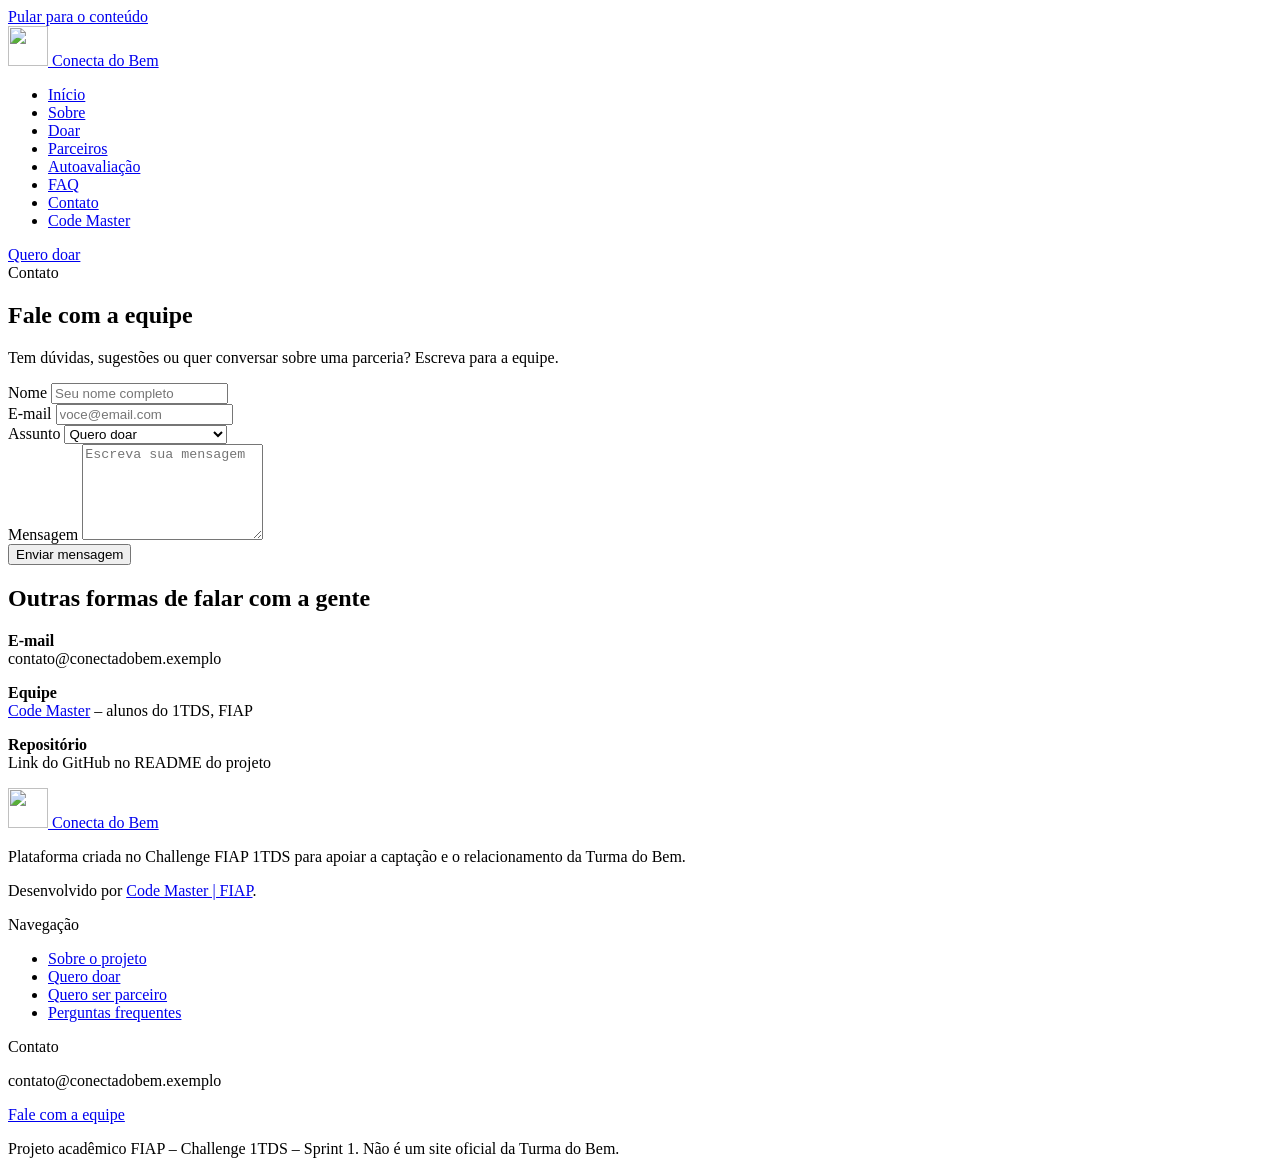
==== pages/contato.html @ f769ee1c "adicionando, faq, doar, contato, autoavaliacao" ====
<!DOCTYPE html>
<html lang="pt-BR">

<head>
    <meta charset="UTF-8">
    <meta name="viewport" content="width=device-width, initial-scale=1.0">
    <meta name="description"
        content="Conecta do Bem: plataforma para centralizar doadores e parceiros da Turma do Bem.">
    <title>Contato | Conecta do Bem</title>
    <link rel="icon" type="image/svg+xml" href="../img/logo.svg">
    <link rel="stylesheet" href="../css/style.css">
</head>

<body>
    <a class="pular-conteudo" href="#conteudo">Pular para o conteúdo</a>

    <!-- Cabeçalho padrão (igual em todas as páginas) -->
    <header class="site-header">
        <div class="container header-inner">
            <a class="logo" href="../index.html">
                <img src="../img/logo.svg" alt="" width="40" height="40">
                <span>Conecta do Bem</span>
            </a>
            <nav aria-label="Menu principal">
                <ul class="menu">
                    <li><a href="../index.html">Início</a></li>
                    <li><a href="sobre.html">Sobre</a></li>
                    <li><a href="doar.html">Doar</a></li>
                    <li><a href="parceiros.html">Parceiros</a></li>
                    <li><a href="autoavaliacao.html">Autoavaliação</a></li>
                    <li><a href="faq.html">FAQ</a></li>
                    <li><a href="contato.html" class="ativo" aria-current="page">Contato</a></li>
                    <li><a href="integrantes.html">Code Master</a></li>
                </ul>
            </nav>
            <a class="btn btn-primary header-cta" href="doar.html">Quero doar</a>
        </div>
    </header>

    <!-- Conteúdo principal -->
    <main id="conteudo">

        <section class="page-titulo">
            <div class="container">
                <span class="sobretitulo">Contato</span>
                <h1>Fale com a equipe</h1>
                <p class="lead">Tem dúvidas, sugestões ou quer conversar sobre uma parceria? Escreva para a equipe.</p>
            </div>
        </section>

        <section class="secao">
            <div class="container grid grid-2">
                <!-- Formulário (visual, sem envio real nesta sprint) -->
                <form class="form-contato" action="#" method="get">
                    <div class="campo">
                        <label for="contato-nome">Nome</label>
                        <input type="text" id="contato-nome" name="nome" placeholder="Seu nome completo">
                    </div>
                    <div class="campo">
                        <label for="contato-email">E-mail</label>
                        <input type="email" id="contato-email" name="email" placeholder="voce@email.com">
                    </div>
                    <div class="campo">
                        <label for="contato-assunto">Assunto</label>
                        <select id="contato-assunto" name="assunto">
                            <option>Quero doar</option>
                            <option>Quero ser parceiro</option>
                            <option>Dúvidas sobre o projeto</option>
                            <option>Outro assunto</option>
                        </select>
                    </div>
                    <div class="campo">
                        <label for="contato-mensagem">Mensagem</label>
                        <textarea id="contato-mensagem" name="mensagem" rows="6"
                            placeholder="Escreva sua mensagem"></textarea>
                    </div>
                    <button class="btn btn-primary" type="submit">Enviar mensagem</button>
                </form>

                <!-- Informações de contato -->
                <aside class="card info-contato">
                    <h2>Outras formas de falar com a gente</h2>
                    <p><strong>E-mail</strong><br>contato@conectadobem.exemplo</p>
                    <p><strong>Equipe</strong><br><a href="integrantes.html">Code Master</a> – alunos do 1TDS, FIAP</p>
                    <p><strong>Repositório</strong><br>Link do GitHub no README do projeto</p>
                </aside>
            </div>
        </section>

    </main>

    <!-- Rodapé padrão (igual em todas as páginas) -->
    <footer class="site-footer">
        <div class="container footer-inner">
            <div class="footer-marca">
                <a class="logo" href="../index.html">
                    <img src="../img/logo.svg" alt="" width="40" height="40">
                    <span>Conecta do Bem</span>
                </a>
                <p>Plataforma criada no Challenge FIAP 1TDS para apoiar a captação e o relacionamento da Turma do Bem.
                </p>
                <p>Desenvolvido por <a href="integrantes.html">Code Master | FIAP</a>.</p>
            </div>
            <div>
                <p class="footer-titulo">Navegação</p>
                <ul class="footer-links">
                    <li><a href="sobre.html">Sobre o projeto</a></li>
                    <li><a href="doar.html">Quero doar</a></li>
                    <li><a href="parceiros.html">Quero ser parceiro</a></li>
                    <li><a href="faq.html">Perguntas frequentes</a></li>
                </ul>
            </div>
            <div>
                <p class="footer-titulo">Contato</p>
                <p>contato@conectadobem.exemplo</p>
                <p><a href="contato.html">Fale com a equipe</a></p>
            </div>
        </div>
        <p class="footer-copy">Projeto acadêmico FIAP – Challenge 1TDS – Sprint 1. Não é um site oficial da Turma do
            Bem.</p>
    </footer>
</body>

</html>
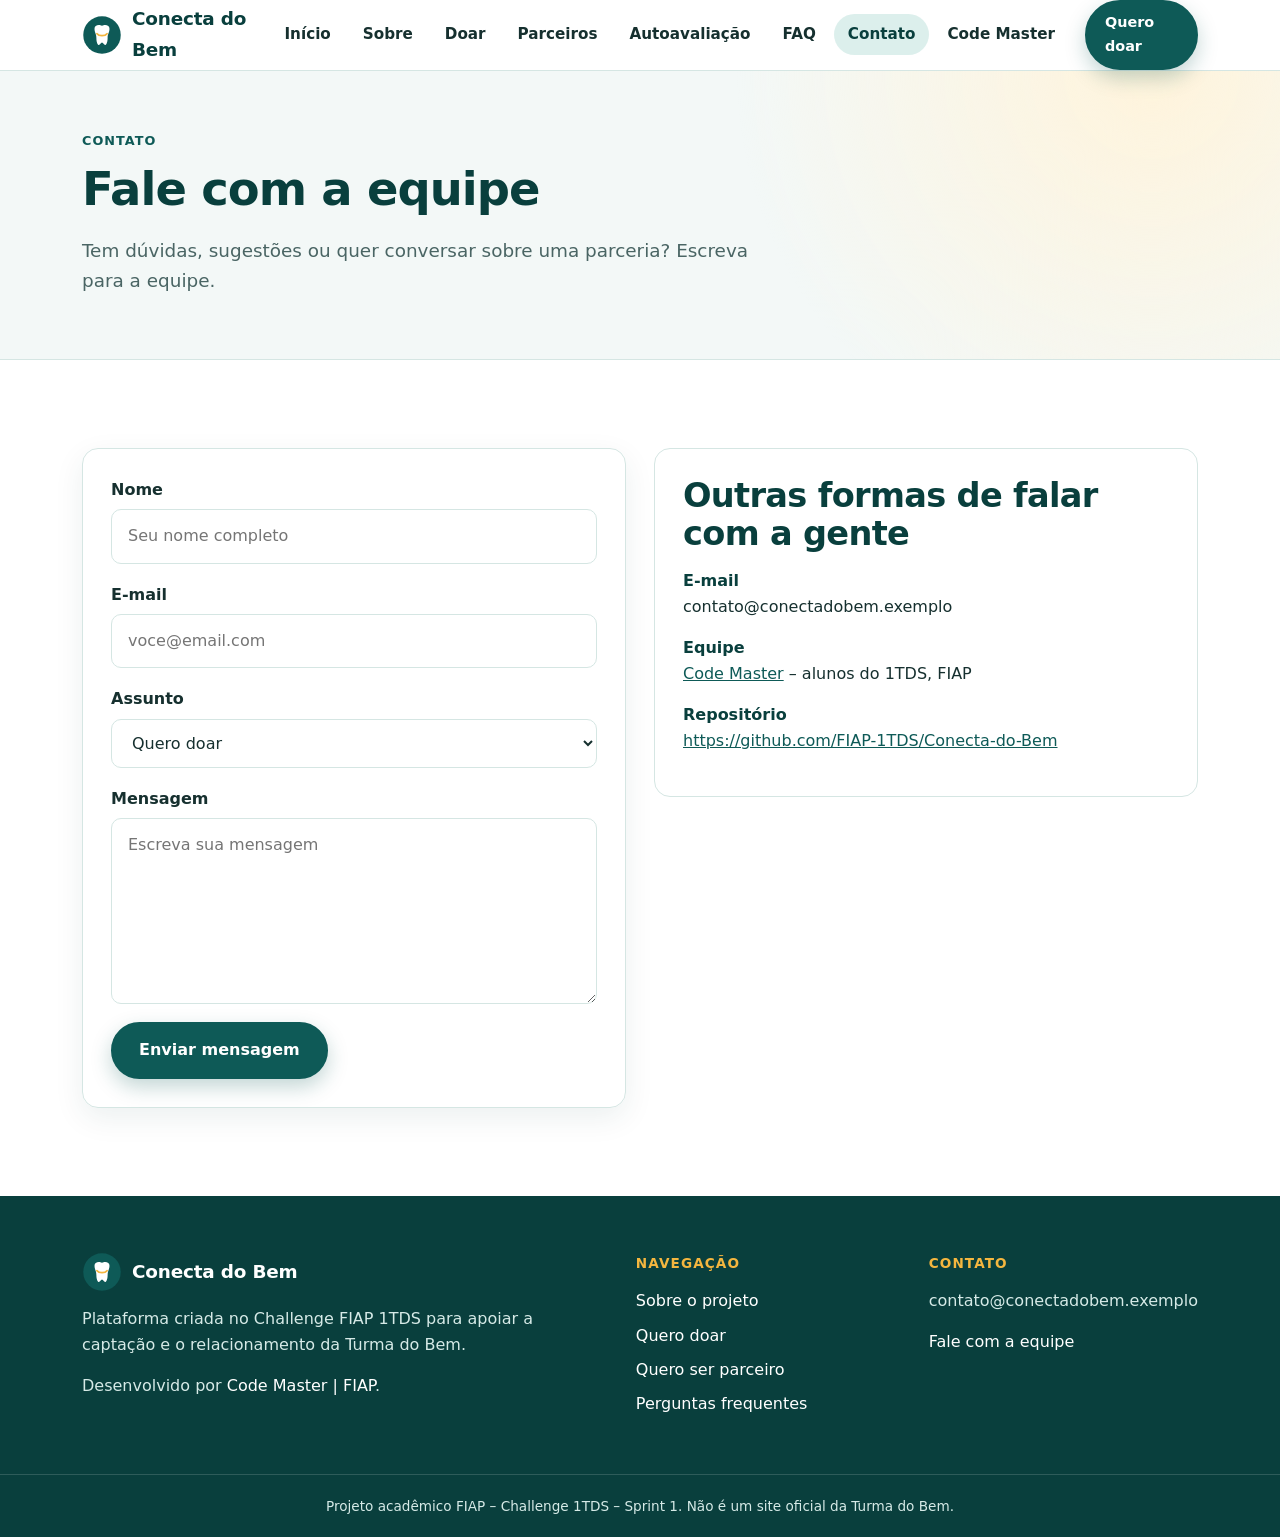
==== commit 704bc2ba: "Adicicionando os prints, arrumando e finalizando site" ====
--- a/pages/contato.html
+++ b/pages/contato.html
@@ -82,7 +82,7 @@
                     <h2>Outras formas de falar com a gente</h2>
                     <p><strong>E-mail</strong><br>contato@conectadobem.exemplo</p>
                     <p><strong>Equipe</strong><br><a href="integrantes.html">Code Master</a> – alunos do 1TDS, FIAP</p>
-                    <p><strong>Repositório</strong><br>Link do GitHub no README do projeto</p>
+                    <p><strong>Repositório</strong><br><a href="https://github.com/policarpogustavo/Conecta_do_Bem_Challenge" target="_blank" rel="noopener noreferrer">https://github.com/FIAP-1TDS/Conecta-do-Bem</a></p>
                 </aside>
             </div>
         </section>
--- a/css/style.css
+++ b/css/style.css
@@ -0,0 +1,1807 @@
+/* ==========================================================
+  Conecta do Bem – Code Master | Challenge FIAP – Sprint 1
+  Apenas HTML5 + CSS3 (sem JavaScript, sem frameworks).
+
+  Sumário:
+  1. Variáveis e reset
+  2. Tipografia
+  3. Layout base (container, grids, seções)
+  4. Componentes (botões, selos, cards, fotos, formulários)
+  5. Cabeçalho e rodapé
+  6. Página inicial
+  7. Painel e gráficos (dados simulados)
+  8. Páginas internas (sobre, doar, parceiros, equipe, FAQ, apostas, contato)
+  9. Media queries (mobile first: 768px, 992px, 1300px)
+  10. Acessibilidade (movimento reduzido)
+   ========================================================== */
+
+/* ---------- 1. Variáveis e reset ---------- */
+:root {
+    /* Cores da identidade */
+    --cor-primaria: #0E5A57;
+    /* verde-petróleo */
+    --cor-primaria-escura: #093F3D;
+    --cor-primaria-clara: #DCEFEC;
+    --cor-destaque: #F4B63F;
+    /* amarelo sorriso */
+    --cor-destaque-escura: #E0A022;
+    --cor-destaque-clara: #FFF4DC;
+    --cor-branca: #FFFFFF;
+    --cor-fundo-claro: #F3F8F7;
+    --cor-texto: #16302F;
+    --cor-texto-suave: #4A6564;
+    --cor-borda: #D5E6E3;
+
+    /* Formas e sombras */
+    --raio-grande: 24px;
+    --raio: 16px;
+    --raio-pequeno: 10px;
+    --sombra: 0 10px 30px rgba(9, 63, 61, 0.08);
+    --sombra-forte: 0 18px 40px rgba(9, 63, 61, 0.16);
+
+    /* Espaçamentos */
+    --espaco-secao: 64px;
+
+    /* Fontes do sistema: carregam rápido e não dependem de bibliotecas */
+    --fonte: "Segoe UI", system-ui, -apple-system, Roboto, "Helvetica Neue", Arial, sans-serif;
+}
+
+* {
+    box-sizing: border-box;
+    margin: 0;
+    padding: 0;
+}
+
+html {
+    scroll-behavior: smooth;
+}
+
+body {
+    font-family: var(--fonte);
+    color: var(--cor-texto);
+    background: var(--cor-branca);
+    line-height: 1.65;
+    -webkit-font-smoothing: antialiased;
+}
+
+img {
+    display: block;
+    max-width: 100%;
+    height: auto;
+}
+
+ul,
+ol {
+    list-style: none;
+}
+
+a {
+    color: var(--cor-primaria);
+}
+
+button,
+input,
+select,
+textarea {
+    font: inherit;
+    color: inherit;
+}
+
+/* Foco visível em tudo que é clicável (inclui os labels dos radios estilizados) */
+:focus-visible,
+.opcoes input:focus-visible+label,
+.sintomas input:focus-visible+label {
+    outline: 3px solid var(--cor-destaque);
+    outline-offset: 3px;
+}
+
+/* Link "Pular para o conteúdo": aparece só quando recebe foco pelo teclado */
+.pular-conteudo {
+    position: absolute;
+    left: 16px;
+    top: -60px;
+    z-index: 100;
+    padding: 10px 18px;
+    border-radius: var(--raio-pequeno);
+    background: var(--cor-primaria-escura);
+    color: var(--cor-branca);
+    font-weight: 600;
+}
+
+.pular-conteudo:focus {
+    top: 12px;
+}
+
+/* ---------- 2. Tipografia ---------- */
+h1,
+h2,
+h3 {
+    line-height: 1.15;
+    color: var(--cor-primaria-escura);
+    letter-spacing: -0.02em;
+}
+
+h1 {
+    font-size: 2.3rem;
+    margin-bottom: 20px;
+    font-weight: 800;
+}
+
+h2 {
+    font-size: 1.8rem;
+    margin-bottom: 14px;
+    font-weight: 750;
+}
+
+h3 {
+    font-size: 1.2rem;
+    margin-bottom: 8px;
+    font-weight: 700;
+}
+
+p {
+    margin-bottom: 14px;
+}
+
+.lead,
+.intro,
+.papel,
+.faq-item p,
+.aviso {
+    color: var(--cor-texto-suave);
+}
+
+.lead {
+    font-size: 1.15rem;
+    max-width: 60ch;
+}
+
+.intro {
+    max-width: 64ch;
+    margin-bottom: 32px;
+}
+
+/* Pequena etiqueta acima dos títulos */
+.sobretitulo {
+    display: inline-block;
+    margin-bottom: 12px;
+    font-size: 0.8rem;
+    font-weight: 700;
+    letter-spacing: 0.08em;
+    text-transform: uppercase;
+    color: var(--cor-primaria);
+}
+
+/* Destaque amarelo sublinhado em palavras do título */
+.marca-texto {
+    background: linear-gradient(transparent 62%, var(--cor-destaque) 62%);
+}
+
+/* ---------- 3. Layout base ---------- */
+.container {
+    width: 100%;
+    max-width: 1180px;
+    margin: 0 auto;
+    padding: 0 20px;
+}
+
+.secao {
+    padding: var(--espaco-secao) 0;
+}
+
+.secao-clara {
+    background: var(--cor-fundo-claro);
+}
+
+/* Cabeçalho de seção centralizado */
+.secao-cabecalho {
+    max-width: 700px;
+    margin: 0 auto 40px;
+    text-align: center;
+}
+
+.secao-cabecalho .intro {
+    margin: 0 auto;
+}
+
+/* Grades: uma coluna no celular, mais colunas nas media queries */
+.grid {
+    display: grid;
+    gap: 24px;
+}
+
+.roadmap,
+.passos,
+.kanban {
+    display: grid;
+    gap: 20px;
+}
+
+.alinhar-centro {
+    align-items: center;
+}
+
+.texto-largo {
+    max-width: 800px;
+}
+
+.lista {
+    list-style: disc;
+    padding-left: 22px;
+    margin-bottom: 16px;
+}
+
+.lista li {
+    margin-bottom: 6px;
+}
+
+/* Lista com marcadores de "check" desenhados em CSS */
+.lista-check li {
+    position: relative;
+    padding-left: 32px;
+    margin-bottom: 10px;
+}
+
+.lista-check li::before {
+    content: "✓";
+    position: absolute;
+    left: 0;
+    top: 2px;
+    width: 22px;
+    height: 22px;
+    border-radius: 50%;
+    background: var(--cor-primaria-clara);
+    color: var(--cor-primaria);
+    font-size: 0.8rem;
+    font-weight: 700;
+    line-height: 22px;
+    text-align: center;
+}
+
+/* ---------- 4. Componentes ---------- */
+/* Botões */
+.btn {
+    display: inline-flex;
+    align-items: center;
+    justify-content: center;
+    gap: 8px;
+    padding: 13px 26px;
+    border: 2px solid var(--cor-primaria);
+    border-radius: 999px;
+    font-weight: 700;
+    text-decoration: none;
+    cursor: pointer;
+    transition: background-color 0.2s, color 0.2s, transform 0.2s, box-shadow 0.2s;
+}
+
+.btn:hover {
+    transform: translateY(-2px);
+}
+
+.btn-primary {
+    background: var(--cor-primaria);
+    color: var(--cor-branca);
+    box-shadow: 0 8px 20px rgba(14, 90, 87, 0.25);
+}
+
+.btn-primary:hover {
+    background: var(--cor-primaria-escura);
+    border-color: var(--cor-primaria-escura);
+}
+
+.btn-secondary {
+    background: var(--cor-branca);
+    color: var(--cor-primaria);
+}
+
+.btn-secondary:hover {
+    background: var(--cor-primaria);
+    color: var(--cor-branca);
+}
+
+/* Botão amarelo: usado sobre fundos verde-petróleo (texto escuro = bom contraste) */
+.btn-destaque {
+    background: var(--cor-destaque);
+    border-color: var(--cor-destaque);
+    color: var(--cor-primaria-escura);
+}
+
+.btn-destaque:hover {
+    background: var(--cor-destaque-escura);
+    border-color: var(--cor-destaque-escura);
+}
+
+/* Botão vazado sobre fundo escuro */
+.btn-claro {
+    background: transparent;
+    border-color: var(--cor-branca);
+    color: var(--cor-branca);
+}
+
+.btn-claro:hover {
+    background: var(--cor-branca);
+    color: var(--cor-primaria-escura);
+}
+
+.btn:disabled,
+.btn[aria-disabled="true"] {
+    background: var(--cor-borda);
+    border-color: var(--cor-borda);
+    color: var(--cor-texto-suave);
+    box-shadow: none;
+    cursor: not-allowed;
+    transform: none;
+}
+
+.botoes {
+    display: flex;
+    flex-wrap: wrap;
+    gap: 14px;
+    margin-top: 28px;
+}
+
+/* Link com seta */
+.link-seta {
+    font-weight: 700;
+    text-decoration: none;
+}
+
+.link-seta::after {
+    content: " →";
+    transition: margin-left 0.2s;
+}
+
+.link-seta:hover::after {
+    margin-left: 4px;
+}
+
+/* Selos (badges) */
+.selo {
+    display: inline-block;
+    padding: 4px 12px;
+    border-radius: 999px;
+    background: var(--cor-primaria-clara);
+    color: var(--cor-primaria-escura);
+    font-size: 0.8rem;
+    font-weight: 700;
+}
+
+/* Selo amarelo que identifica qualquer número fictício */
+.selo-simulado {
+    background: var(--cor-destaque-clara);
+    border: 1px solid var(--cor-destaque);
+    color: #6B4A00;
+}
+
+/* Cards (caixas brancas com borda) */
+.card,
+.form-doacao,
+.coluna,
+.faq-item,
+.passo,
+.resultado,
+.painel {
+    background: var(--cor-branca);
+    border: 1px solid var(--cor-borda);
+    border-radius: var(--raio);
+}
+
+.card {
+    padding: 28px;
+    transition: transform 0.25s, box-shadow 0.25s, border-color 0.25s;
+}
+
+/* Cards clicáveis/importantes ganham movimento suave no hover */
+.card-pilar:hover,
+.card-plano:hover,
+.membro:hover {
+    transform: translateY(-4px);
+    box-shadow: var(--sombra-forte);
+    border-color: var(--cor-primaria-clara);
+}
+
+.card .icone {
+    margin-bottom: 18px;
+}
+
+.card-pilar {
+    display: flex;
+    flex-direction: column;
+}
+
+.card-pilar .link-seta {
+    margin-top: auto;
+}
+
+.card-numero,
+.membro {
+    text-align: center;
+}
+
+.numero {
+    font-size: 2.4rem;
+    font-weight: 800;
+    color: var(--cor-primaria);
+    line-height: 1.1;
+    margin-bottom: 8px;
+    letter-spacing: -0.02em;
+}
+
+/* Fotografias: object-fit: cover recorta sem distorcer */
+.foto {
+    position: relative;
+    border-radius: var(--raio-grande);
+    overflow: hidden;
+    background: var(--cor-primaria-clara);
+    /* aparece enquanto a imagem carrega */
+    box-shadow: var(--sombra);
+}
+
+.foto img {
+    width: 100%;
+    height: 100%;
+    object-fit: cover;
+}
+
+.foto-paisagem {
+    aspect-ratio: 4 / 3;
+}
+
+.foto-larga {
+    aspect-ratio: 16 / 9;
+}
+
+.foto-quadrada {
+    aspect-ratio: 1 / 1;
+}
+
+.foto figcaption {
+    position: absolute;
+    left: 16px;
+    bottom: 16px;
+    right: 16px;
+    padding: 10px 14px;
+    border-radius: var(--raio-pequeno);
+    background: rgba(9, 63, 61, 0.82);
+    color: var(--cor-branca);
+    font-size: 0.85rem;
+}
+
+/* Caixa de aviso (protótipo acadêmico, dados simulados) */
+.aviso-prototipo {
+    display: flex;
+    gap: 14px;
+    align-items: flex-start;
+    padding: 18px 20px;
+    border-radius: var(--raio);
+    background: var(--cor-destaque-clara);
+    border: 1px solid var(--cor-destaque);
+    margin-bottom: 32px;
+}
+
+.aviso-prototipo p {
+    margin: 0;
+}
+
+.aviso-prototipo .aviso-icone {
+    flex-shrink: 0;
+    width: 28px;
+    height: 28px;
+    border-radius: 50%;
+    background: var(--cor-destaque);
+    color: var(--cor-primaria-escura);
+    font-weight: 800;
+    line-height: 28px;
+    text-align: center;
+}
+
+/* Formulários */
+.campo {
+    display: flex;
+    flex-direction: column;
+    margin-bottom: 18px;
+}
+
+.campo label {
+    font-weight: 600;
+    margin-bottom: 6px;
+}
+
+.campo input,
+.campo select,
+.campo textarea {
+    padding: 13px 16px;
+    border: 1.5px solid var(--cor-borda);
+    border-radius: var(--raio-pequeno);
+    background: var(--cor-branca);
+    transition: border-color 0.2s, box-shadow 0.2s;
+}
+
+.campo input:hover,
+.campo select:hover,
+.campo textarea:hover {
+    border-color: var(--cor-texto-suave);
+}
+
+.campo input:focus,
+.campo select:focus,
+.campo textarea:focus {
+    border-color: var(--cor-primaria);
+    box-shadow: 0 0 0 4px var(--cor-primaria-clara);
+    outline: none;
+}
+
+.campo-dica {
+    font-size: 0.85rem;
+    color: var(--cor-texto-suave);
+    margin: 6px 0 0;
+}
+
+/* ---------- 5. Cabeçalho e rodapé ---------- */
+.site-header {
+    position: sticky;
+    top: 0;
+    z-index: 10;
+    background: rgba(255, 255, 255, 0.94);
+    backdrop-filter: blur(8px);
+    border-bottom: 1px solid var(--cor-borda);
+}
+
+/* No celular: logo + botão na 1ª linha e o menu rola na horizontal na 2ª linha */
+.header-inner {
+    display: flex;
+    flex-wrap: wrap;
+    align-items: center;
+    justify-content: space-between;
+    gap: 8px 16px;
+    padding-top: 12px;
+    padding-bottom: 12px;
+}
+
+.logo {
+    display: flex;
+    align-items: center;
+    gap: 10px;
+    font-size: 1.15rem;
+    font-weight: 800;
+    color: var(--cor-primaria-escura);
+    text-decoration: none;
+    letter-spacing: -0.01em;
+}
+
+.logo img {
+    width: 40px;
+    height: 40px;
+}
+
+.header-cta {
+    padding: 9px 18px;
+    font-size: 0.9rem;
+}
+
+.site-header nav {
+    order: 3;
+    width: 100%;
+    overflow-x: auto;
+}
+
+.menu {
+    display: flex;
+    gap: 4px;
+}
+
+.menu a {
+    display: block;
+    padding: 8px 14px;
+    border-radius: 999px;
+    text-decoration: none;
+    color: var(--cor-texto);
+    font-weight: 600;
+    font-size: 0.95rem;
+    white-space: nowrap;
+    transition: background-color 0.2s, color 0.2s;
+}
+
+.menu a:hover {
+    background: var(--cor-fundo-claro);
+    color: var(--cor-primaria);
+}
+
+.menu a.ativo {
+    background: var(--cor-primaria-clara);
+    color: var(--cor-primaria-escura);
+}
+
+/* Rodapé */
+.site-footer {
+    background: var(--cor-primaria-escura);
+    color: #D6EAE7;
+    padding-top: 56px;
+}
+
+.site-footer a {
+    color: var(--cor-branca);
+    text-decoration: none;
+}
+
+.site-footer a:hover {
+    color: var(--cor-destaque);
+    text-decoration: underline;
+}
+
+.footer-inner {
+    display: grid;
+    gap: 32px;
+}
+
+.footer-marca .logo {
+    color: var(--cor-branca);
+    margin-bottom: 14px;
+}
+
+.footer-titulo {
+    font-size: 0.85rem;
+    font-weight: 700;
+    letter-spacing: 0.08em;
+    text-transform: uppercase;
+    color: var(--cor-destaque);
+    margin-bottom: 14px;
+}
+
+.footer-links li {
+    margin-bottom: 8px;
+}
+
+.footer-copy {
+    margin: 48px 0 0;
+    padding: 20px;
+    border-top: 1px solid rgba(255, 255, 255, 0.15);
+    text-align: center;
+    font-size: 0.85rem;
+}
+
+/* ---------- 6. Página inicial ---------- */
+.hero {
+    position: relative;
+    overflow: hidden;
+    padding: 48px 0 64px;
+    background:
+        radial-gradient(circle at 85% 10%, var(--cor-destaque-clara) 0, transparent 40%),
+        linear-gradient(180deg, var(--cor-fundo-claro), var(--cor-branca));
+}
+
+.hero-inner {
+    display: grid;
+    gap: 40px;
+    align-items: center;
+}
+
+.hero-destaques {
+    display: flex;
+    flex-wrap: wrap;
+    gap: 10px 18px;
+    margin-top: 28px;
+    font-size: 0.92rem;
+    color: var(--cor-texto-suave);
+}
+
+.hero-destaques li::before {
+    content: "●";
+    color: var(--cor-destaque);
+    margin-right: 8px;
+}
+
+/* Foto do hero com um bloco amarelo decorativo atrás */
+.hero-midia {
+    position: relative;
+}
+
+.hero-midia::before {
+    content: "";
+    position: absolute;
+    right: -18px;
+    top: -18px;
+    width: 60%;
+    height: 70%;
+    border-radius: var(--raio-grande);
+    background: var(--cor-destaque);
+}
+
+.hero-midia .foto {
+    box-shadow: var(--sombra-forte);
+}
+
+/* Cartão flutuante sobre a foto do hero */
+.hero-cartao {
+    position: absolute;
+    left: 16px;
+    bottom: 16px;
+    display: flex;
+    align-items: center;
+    gap: 12px;
+    max-width: 290px;
+    padding: 12px 16px;
+    border-radius: var(--raio);
+    background: var(--cor-branca);
+    box-shadow: var(--sombra-forte);
+    font-size: 0.9rem;
+    line-height: 1.35;
+}
+
+.hero-cartao img {
+    width: 44px;
+    height: 44px;
+    flex-shrink: 0;
+}
+
+.hero-cartao p {
+    margin: 0;
+}
+
+.hero-cartao strong {
+    display: block;
+    color: var(--cor-primaria-escura);
+}
+
+/* Programas da Turma do Bem */
+.programas {
+    display: grid;
+    gap: 14px;
+    margin: 24px 0 28px;
+}
+
+.programa {
+    padding: 16px 18px;
+    border-left: 4px solid var(--cor-destaque);
+    border-radius: 0 var(--raio-pequeno) var(--raio-pequeno) 0;
+    background: var(--cor-fundo-claro);
+}
+
+.programa h3 {
+    font-size: 1.05rem;
+    margin-bottom: 4px;
+}
+
+.programa p {
+    margin: 0;
+    font-size: 0.95rem;
+    color: var(--cor-texto-suave);
+}
+
+/* Faixa verde da missão / problema */
+.faixa-missao {
+    background: var(--cor-primaria);
+    color: #E3F2F0;
+}
+
+.faixa-missao h2,
+.faixa-missao h3,
+.faixa-missao .numero {
+    color: var(--cor-branca);
+}
+
+.faixa-missao .sobretitulo {
+    color: var(--cor-destaque);
+}
+
+.faixa-missao .intro {
+    color: #CFE6E2;
+}
+
+.card-escuro {
+    padding: 28px;
+    border-radius: var(--raio);
+    background: rgba(255, 255, 255, 0.07);
+    border: 1px solid rgba(255, 255, 255, 0.16);
+}
+
+.card-escuro .numero {
+    color: var(--cor-destaque);
+}
+
+.card-escuro p:last-child {
+    margin-bottom: 0;
+}
+
+.fonte {
+    margin: 28px 0 0;
+    font-size: 0.85rem;
+    color: #B8D6D1;
+}
+
+.fonte a {
+    color: var(--cor-branca);
+}
+
+/* Chamada final */
+.chamada {
+    padding: 48px 28px;
+    border-radius: var(--raio-grande);
+    background:
+        radial-gradient(circle at 100% 0, rgba(244, 182, 63, 0.35) 0, transparent 45%),
+        var(--cor-primaria-escura);
+    color: #D6EAE7;
+    text-align: center;
+}
+
+.chamada h2 {
+    color: var(--cor-branca);
+}
+
+.chamada .sobretitulo {
+    color: var(--cor-destaque);
+}
+
+.chamada .botoes {
+    justify-content: center;
+}
+
+/* ---------- 7. Painel e gráficos (dados simulados) ---------- */
+.painel {
+    padding: 24px;
+    box-shadow: var(--sombra);
+}
+
+.painel-topo {
+    display: flex;
+    flex-wrap: wrap;
+    align-items: center;
+    justify-content: space-between;
+    gap: 10px;
+    margin-bottom: 20px;
+}
+
+.painel-topo h3 {
+    margin: 0;
+}
+
+/* Indicadores (KPIs) */
+.kpis {
+    display: grid;
+    grid-template-columns: repeat(auto-fit, minmax(140px, 1fr));
+    gap: 12px;
+    margin-bottom: 24px;
+}
+
+.kpi {
+    margin: 0;
+    padding: 16px;
+    border-radius: var(--raio-pequeno);
+    background: var(--cor-fundo-claro);
+}
+
+.kpi-valor {
+    display: block;
+    font-size: 1.8rem;
+    font-weight: 800;
+    line-height: 1.1;
+    color: var(--cor-primaria-escura);
+}
+
+.kpi-rotulo {
+    display: block;
+    font-size: 0.85rem;
+    color: var(--cor-texto-suave);
+}
+
+/* Gráfico de colunas feito só com CSS.
+   A altura de cada coluna vem de uma classe (.altura-NN = NN% da área do gráfico). */
+.grafico-titulo {
+    font-weight: 700;
+    margin-bottom: 4px;
+}
+
+.grafico-colunas {
+    display: flex;
+    align-items: flex-end;
+    gap: 2px;
+    /* pequeno espaço entre as colunas */
+    height: 180px;
+    padding-top: 24px;
+    /* espaço para o valor acima da coluna mais alta */
+    border-bottom: 1px solid var(--cor-borda);
+    background: repeating-linear-gradient(to top, transparent 0, transparent 44px, #EEF4F3 44px, #EEF4F3 45px);
+}
+
+.coluna-grafico {
+    position: relative;
+    flex: 1;
+    margin: 0 6px;
+    border-radius: 4px 4px 0 0;
+    /* ponta arredondada, base reta no eixo */
+    background: var(--cor-primaria);
+    transition: background-color 0.2s;
+}
+
+.coluna-grafico:hover {
+    background: var(--cor-primaria-escura);
+}
+
+/* Valor escrito acima de cada coluna */
+.coluna-grafico span {
+    position: absolute;
+    top: -22px;
+    left: 0;
+    right: 0;
+    text-align: center;
+    font-size: 0.8rem;
+    font-weight: 700;
+    color: var(--cor-texto);
+}
+
+.altura-42 {
+    height: 42%;
+}
+
+.altura-48 {
+    height: 48%;
+}
+
+.altura-55 {
+    height: 55%;
+}
+
+.altura-63 {
+    height: 63%;
+}
+
+.altura-66 {
+    height: 66%;
+}
+
+.altura-71 {
+    height: 71%;
+}
+
+.grafico-eixo {
+    display: flex;
+    gap: 2px;
+    margin-bottom: 0;
+}
+
+.grafico-eixo li {
+    flex: 1;
+    margin: 6px 6px 0;
+    text-align: center;
+    font-size: 0.8rem;
+    color: var(--cor-texto-suave);
+}
+
+/* Barras horizontais (formas de pagamento) */
+.barra-rotulo {
+    display: flex;
+    justify-content: space-between;
+    margin: 14px 0 6px;
+    font-weight: 600;
+    font-size: 0.95rem;
+}
+
+.barra {
+    height: 12px;
+    background: var(--cor-fundo-claro);
+    border-radius: 999px;
+    overflow: hidden;
+    /* arredonda também a barra interna */
+}
+
+.barra-valor {
+    height: 100%;
+    border-radius: 999px;
+    background: var(--cor-primaria);
+}
+
+.barra-70 {
+    width: 70%;
+}
+
+.barra-55 {
+    width: 55%;
+}
+
+.barra-40 {
+    width: 40%;
+}
+
+/* Funil de captação: cada etapa é uma barra mais curta que a anterior */
+.funil li {
+    display: grid;
+    grid-template-columns: 1fr;
+    gap: 6px;
+    margin-bottom: 18px;
+}
+
+.funil-info {
+    margin: 0;
+    display: flex;
+    justify-content: space-between;
+    gap: 12px;
+    font-weight: 600;
+}
+
+.funil-info strong {
+    font-size: 1.15rem;
+    color: var(--cor-primaria-escura);
+}
+
+.funil-trilha {
+    height: 40px;
+    border-radius: var(--raio-pequeno);
+    background: var(--cor-fundo-claro);
+}
+
+.funil-barra {
+    height: 100%;
+    min-width: 8px;
+    border-radius: var(--raio-pequeno);
+    background: var(--cor-primaria);
+}
+
+.funil-barra.etapa-final {
+    background: var(--cor-destaque);
+}
+
+.largura-100 {
+    width: 100%;
+}
+
+.largura-45 {
+    width: 45%;
+}
+
+.largura-18 {
+    width: 18%;
+}
+
+.largura-13 {
+    width: 13%;
+}
+
+.tabela {
+    width: 100%;
+    border-collapse: collapse;
+    font-size: 0.95rem;
+}
+
+.tabela th,
+.tabela td {
+    text-align: left;
+    padding: 12px 8px;
+    border-bottom: 1px solid var(--cor-borda);
+}
+
+.tabela th {
+    font-size: 0.8rem;
+    letter-spacing: 0.05em;
+    text-transform: uppercase;
+    color: var(--cor-texto-suave);
+}
+
+.tabela-rolagem {
+    overflow-x: auto;
+}
+
+/* ---------- 8. Páginas internas ---------- */
+/* Título das páginas internas */
+.page-titulo {
+    padding: 56px 0 48px;
+    background:
+        radial-gradient(circle at 90% 0, var(--cor-destaque-clara) 0, transparent 35%),
+        var(--cor-fundo-claro);
+    border-bottom: 1px solid var(--cor-borda);
+}
+
+.page-titulo h1 {
+    max-width: 20ch;
+}
+
+/* --- Sobre --- */
+/* Ciclo da pobreza (também usado em doar.html) */
+.ciclo {
+    display: grid;
+    gap: 12px;
+    counter-reset: ciclo;
+}
+
+.ciclo li {
+    counter-increment: ciclo;
+    display: flex;
+    align-items: center;
+    gap: 14px;
+    padding: 14px 18px;
+    border-radius: var(--raio-pequeno);
+    background: var(--cor-branca);
+    border: 1px solid var(--cor-borda);
+    font-weight: 600;
+}
+
+.ciclo li::before {
+    content: counter(ciclo);
+    flex-shrink: 0;
+    width: 32px;
+    height: 32px;
+    border-radius: 50%;
+    background: var(--cor-destaque);
+    color: var(--cor-primaria-escura);
+    font-weight: 800;
+    line-height: 32px;
+    text-align: center;
+}
+
+/* Passo a passo numerado automaticamente com contador CSS */
+.passos {
+    counter-reset: passo;
+}
+
+.passo {
+    counter-increment: passo;
+    position: relative;
+    padding: 24px;
+}
+
+.passo::before {
+    content: counter(passo);
+    display: block;
+    width: 40px;
+    height: 40px;
+    margin-bottom: 14px;
+    border-radius: 12px;
+    background: var(--cor-primaria);
+    color: var(--cor-branca);
+    font-weight: 800;
+    font-size: 1.1rem;
+    line-height: 40px;
+    text-align: center;
+}
+
+.passo p {
+    margin: 0;
+    color: var(--cor-texto-suave);
+}
+
+/* Roadmap */
+.roadmap {
+    margin-top: 8px;
+}
+
+.roadmap-item {
+    position: relative;
+    padding: 24px;
+    border-radius: var(--raio);
+    background: var(--cor-branca);
+    border: 1px solid var(--cor-borda);
+    border-top: 5px solid var(--cor-borda);
+}
+
+.roadmap-item p {
+    margin: 0;
+    color: var(--cor-texto-suave);
+}
+
+.roadmap-item .selo {
+    margin-bottom: 12px;
+}
+
+.roadmap-item.concluido {
+    border-top-color: var(--cor-primaria);
+}
+
+.roadmap-item.em-andamento {
+    border-top-color: var(--cor-destaque);
+}
+
+/* --- Doar --- */
+.form-doacao {
+    padding: 28px;
+    box-shadow: var(--sombra);
+}
+
+.form-doacao fieldset,
+.tratamento {
+    border: none;
+    margin-bottom: 30px;
+}
+
+.form-doacao legend,
+.tratamento legend {
+    font-size: 1.15rem;
+    font-weight: 700;
+    color: var(--cor-primaria-escura);
+    margin-bottom: 14px;
+}
+
+.opcoes {
+    display: flex;
+    flex-wrap: wrap;
+    gap: 12px;
+}
+
+/* Input escondido visualmente; o label vira botão selecionável (só CSS) */
+.opcoes input,
+.sintomas input {
+    position: absolute;
+    opacity: 0;
+}
+
+.opcoes label {
+    padding: 12px 24px;
+    border: 2px solid var(--cor-borda);
+    border-radius: var(--raio);
+    background: var(--cor-branca);
+    font-weight: 600;
+    cursor: pointer;
+    transition: border-color 0.2s, background-color 0.2s;
+}
+
+.opcoes label:hover {
+    border-color: var(--cor-primaria);
+}
+
+.opcoes input:checked+label {
+    border-color: var(--cor-primaria);
+    background: var(--cor-primaria);
+    color: var(--cor-branca);
+}
+
+/* Cards de valor: o mesmo truque do radio, com mais conteúdo dentro do label */
+.opcoes-valor {
+    display: grid;
+    grid-template-columns: repeat(2, 1fr);
+}
+
+.opcoes-valor label {
+    display: flex;
+    flex-direction: column;
+    gap: 2px;
+    padding: 18px;
+    text-align: center;
+}
+
+.valor-numero {
+    font-size: 1.5rem;
+    font-weight: 800;
+    color: var(--cor-primaria-escura);
+}
+
+.valor-texto {
+    font-size: 0.82rem;
+    font-weight: 500;
+    color: var(--cor-texto-suave);
+}
+
+.opcoes-valor input:checked+label {
+    background: var(--cor-primaria-clara);
+    color: var(--cor-primaria-escura);
+    box-shadow: inset 0 0 0 1px var(--cor-primaria);
+}
+
+/* Formas de pagamento: cards com ícone em texto */
+.opcoes-forma {
+    display: grid;
+    grid-template-columns: 1fr;
+}
+
+.opcoes-forma label {
+    display: flex;
+    flex-direction: column;
+    padding: 16px 18px;
+}
+
+.opcoes-forma label small {
+    font-weight: 400;
+    font-size: 0.85rem;
+    opacity: 0.85;
+}
+
+/* Painel de explicação de cada forma: aparece conforme o radio marcado (:has) */
+.forma-detalhe {
+    display: none;
+    margin-top: 16px;
+    padding: 18px 20px;
+    border-radius: var(--raio-pequeno);
+    background: var(--cor-fundo-claro);
+    border: 1px dashed var(--cor-primaria);
+}
+
+.forma-detalhe p:last-child {
+    margin-bottom: 0;
+}
+
+.form-doacao:has(#forma-pix:checked) .detalhe-pix,
+.form-doacao:has(#forma-boleto:checked) .detalhe-boleto,
+.form-doacao:has(#forma-recorrente:checked) .detalhe-recorrente {
+    display: block;
+}
+
+.form-doacao .campos-dados {
+    display: grid;
+    gap: 0 18px;
+}
+
+.resumo-doacao {
+    position: sticky;
+    top: 96px;
+    align-self: start;
+}
+
+/* --- Parceiros --- */
+.card-plano {
+    display: flex;
+    flex-direction: column;
+    position: relative;
+}
+
+.card-plano .btn {
+    margin-top: auto;
+    width: 100%;
+}
+
+.plano-nivel {
+    font-size: 0.8rem;
+    font-weight: 700;
+    letter-spacing: 0.08em;
+    text-transform: uppercase;
+    color: var(--cor-texto-suave);
+    margin-bottom: 6px;
+}
+
+.card-plano.destaque {
+    border: 2px solid var(--cor-primaria);
+    box-shadow: var(--sombra-forte);
+}
+
+.card-plano.destaque .selo {
+    position: absolute;
+    top: -14px;
+    left: 28px;
+    background: var(--cor-destaque);
+}
+
+.kanban {
+    gap: 16px;
+}
+
+.coluna {
+    padding: 16px;
+    background: var(--cor-fundo-claro);
+}
+
+.coluna h3 {
+    display: flex;
+    justify-content: space-between;
+    font-size: 1rem;
+}
+
+.item-kanban {
+    background: var(--cor-branca);
+    border: 1px solid var(--cor-borda);
+    border-radius: var(--raio-pequeno);
+    padding: 10px 12px;
+    margin-bottom: 10px;
+    font-size: 0.95rem;
+}
+
+.painel-detalhe {
+    margin-top: 24px;
+}
+
+/* --- Equipe Code Master --- */
+.equipe-topo {
+    padding: 64px 0 56px;
+    background:
+        radial-gradient(circle at 15% 20%, rgba(244, 182, 63, 0.25) 0, transparent 35%),
+        var(--cor-primaria-escura);
+    color: #D6EAE7;
+}
+
+.equipe-topo h1 {
+    color: var(--cor-branca);
+    max-width: 22ch;
+}
+
+.equipe-topo h1 span {
+    color: var(--cor-destaque);
+}
+
+.equipe-topo .sobretitulo {
+    color: var(--cor-destaque);
+}
+
+.equipe-topo .lead {
+    color: #CFE6E2;
+}
+
+.valores-equipe {
+    display: flex;
+    flex-wrap: wrap;
+    gap: 10px;
+    margin-top: 24px;
+}
+
+.valores-equipe li {
+    padding: 6px 14px;
+    border-radius: 999px;
+    border: 1px solid rgba(255, 255, 255, 0.25);
+    font-size: 0.9rem;
+}
+
+.membro {
+    display: flex;
+    flex-direction: column;
+    align-items: center;
+}
+
+.foto-membro {
+    width: 128px;
+    height: 128px;
+    object-fit: cover;
+    border-radius: 50%;
+    margin-bottom: 18px;
+    border: 4px solid var(--cor-branca);
+    box-shadow: 0 0 0 3px var(--cor-destaque);
+}
+
+.membro h2 {
+    font-size: 1.2rem;
+    margin-bottom: 4px;
+}
+
+.papel {
+    font-weight: 600;
+    margin-bottom: 12px;
+}
+
+.membro-dados {
+    display: flex;
+    justify-content: center;
+    gap: 8px;
+    flex-wrap: wrap;
+    margin-bottom: 18px;
+}
+
+.links-membro {
+    display: flex;
+    justify-content: center;
+    gap: 10px;
+    margin: auto 0 0;
+}
+
+.links-membro a {
+    padding: 8px 16px;
+    border: 1.5px solid var(--cor-borda);
+    border-radius: 999px;
+    font-size: 0.9rem;
+    font-weight: 600;
+    text-decoration: none;
+    transition: border-color 0.2s, background-color 0.2s;
+}
+
+.links-membro a:hover {
+    border-color: var(--cor-primaria);
+    background: var(--cor-fundo-claro);
+}
+
+/* --- FAQ --- */
+.faq-item {
+    margin-bottom: 12px;
+    transition: border-color 0.2s;
+}
+
+.faq-item[open] {
+    border-color: var(--cor-primaria);
+}
+
+.faq-item summary {
+    display: flex;
+    justify-content: space-between;
+    gap: 16px;
+    padding: 18px 22px;
+    font-weight: 700;
+    cursor: pointer;
+    list-style: none;
+}
+
+.faq-item summary::-webkit-details-marker {
+    display: none;
+}
+
+/* Sinal de + / − feito com CSS */
+.faq-item summary::after {
+    content: "+";
+    flex-shrink: 0;
+    font-size: 1.3rem;
+    line-height: 1;
+    color: var(--cor-primaria);
+}
+
+.faq-item[open] summary::after {
+    content: "−";
+}
+
+.faq-item p {
+    padding: 0 22px 18px;
+    margin: 0;
+}
+
+/* --- Autoavaliação de apostas --- */
+.quiz {
+    max-width: 760px;
+    counter-reset: pontos;
+}
+
+.sintomas {
+    display: grid;
+    gap: 10px;
+    margin-bottom: 28px;
+}
+
+.sintomas label {
+    position: relative;
+    padding: 14px 18px 14px 54px;
+    border: 2px solid var(--cor-borda);
+    border-radius: var(--raio);
+    cursor: pointer;
+    transition: border-color 0.2s;
+}
+
+.sintomas label:hover {
+    border-color: var(--cor-primaria);
+}
+
+/* Caixinha de marcação desenhada só com CSS */
+.sintomas label::before {
+    content: "";
+    position: absolute;
+    left: 18px;
+    top: 50%;
+    width: 22px;
+    height: 22px;
+    margin-top: -11px;
+    border: 2px solid var(--cor-primaria);
+    border-radius: 6px;
+    color: var(--cor-branca);
+    font-size: 0.9rem;
+    line-height: 18px;
+    text-align: center;
+}
+
+.sintomas input:checked+label {
+    border-color: var(--cor-primaria);
+    background: var(--cor-fundo-claro);
+}
+
+.sintomas input:checked+label::before {
+    content: "✓";
+    background: var(--cor-primaria);
+}
+
+/* Contagem de itens marcados com contador CSS */
+.sim:checked {
+    counter-increment: pontos;
+}
+
+.contagem {
+    font-weight: 700;
+    color: var(--cor-primaria);
+}
+
+.contagem::after {
+    content: counter(pontos) " de 9";
+}
+
+.resultado {
+    padding: 28px;
+    border-left: 6px solid var(--cor-destaque);
+    margin-bottom: 20px;
+}
+
+.contatos-ajuda li {
+    margin-bottom: 10px;
+}
+
+.aviso {
+    font-size: 0.9rem;
+}
+
+/* Mostra o grau conforme a quantidade marcada (:nth-child(n of ...) conta os marcados) */
+.nivel,
+.tratamento,
+.ajuda,
+.nao-agora {
+    display: none;
+}
+
+.nivel-baixo {
+    display: block;
+}
+
+.quiz:has(:nth-child(4 of .sim:checked)) .nivel-baixo {
+    display: none;
+}
+
+.quiz:has(:nth-child(4 of .sim:checked)) :is(.nivel-leve, .tratamento) {
+    display: block;
+}
+
+.quiz:has(:nth-child(6 of .sim:checked)) .nivel-leve {
+    display: none;
+}
+
+.quiz:has(:nth-child(6 of .sim:checked)) .nivel-moderado {
+    display: block;
+}
+
+.quiz:has(:nth-child(8 of .sim:checked)) .nivel-moderado {
+    display: none;
+}
+
+.quiz:has(:nth-child(8 of .sim:checked)) .nivel-grave {
+    display: block;
+}
+
+.quiz:has(:nth-child(4 of .sim:checked)):has(#tratar-sim:checked) .ajuda,
+.quiz:has(:nth-child(4 of .sim:checked)):has(#tratar-nao:checked) .nao-agora {
+    display: block;
+}
+
+/* --- Contato --- */
+.form-contato {
+    padding: 28px;
+    border: 1px solid var(--cor-borda);
+    border-radius: var(--raio);
+    box-shadow: var(--sombra);
+}
+
+.info-contato {
+    align-self: start;
+}
+
+.info-contato p strong {
+    color: var(--cor-primaria-escura);
+}
+
+/* ---------- 9. Media queries (mobile first) ---------- */
+/* Tablets (768px ou mais) */
+@media (min-width: 768px) {
+    .container {
+        padding: 0 32px;
+    }
+
+    h1 {
+        font-size: 2.9rem;
+    }
+
+    h2 {
+        font-size: 2.1rem;
+    }
+
+    .grid-2 {
+        grid-template-columns: repeat(2, 1fr);
+    }
+
+    .grid-3 {
+        grid-template-columns: repeat(3, 1fr);
+    }
+
+    .grid-4 {
+        grid-template-columns: repeat(2, 1fr);
+    }
+
+    .roadmap,
+    .passos,
+    .kanban {
+        grid-template-columns: repeat(2, 1fr);
+    }
+
+    .footer-inner {
+        grid-template-columns: 2fr 1fr 1fr;
+    }
+
+    .programas {
+        grid-template-columns: repeat(2, 1fr);
+    }
+
+    .opcoes-valor {
+        grid-template-columns: repeat(4, 1fr);
+    }
+
+    .opcoes-forma {
+        grid-template-columns: repeat(3, 1fr);
+    }
+
+    .form-doacao .campos-dados {
+        grid-template-columns: repeat(2, 1fr);
+    }
+
+    .form-doacao {
+        padding: 36px;
+    }
+
+    .chamada {
+        padding: 64px 48px;
+    }
+
+    .funil li {
+        grid-template-columns: 220px 1fr;
+        align-items: center;
+    }
+}
+
+/* Laptops e desktops (992px ou mais) */
+@media (min-width: 992px) {
+    :root {
+        --espaco-secao: 88px;
+    }
+
+    .hero {
+        padding: 72px 0 96px;
+    }
+
+    .hero-inner {
+        grid-template-columns: 1.05fr 1fr;
+        gap: 64px;
+    }
+
+    .grid-4,
+    .roadmap,
+    .passos,
+    .kanban {
+        grid-template-columns: repeat(4, 1fr);
+    }
+
+    .grid {
+        gap: 28px;
+    }
+
+    .layout-doacao {
+        grid-template-columns: 1.6fr 1fr;
+    }
+}
+
+/* Menu em uma linha só quando há espaço suficiente */
+@media (min-width: 1140px) {
+    .header-inner {
+        flex-wrap: nowrap;
+    }
+
+    .site-header nav {
+        order: 0;
+        width: auto;
+        overflow: visible;
+    }
+}
+
+/* Telas grandes (1300px ou mais) */
+@media (min-width: 1300px) {
+    h1 {
+        font-size: 3.4rem;
+    }
+
+    .page-titulo h1 {
+        font-size: 3rem;
+    }
+
+    .grid {
+        gap: 32px;
+    }
+}
+
+/* ---------- 10. Acessibilidade ---------- */
+/* Quem pede menos animação no sistema não vê movimentos */
+@media (prefers-reduced-motion: reduce) {
+    html {
+        scroll-behavior: auto;
+    }
+
+    *,
+    *::before,
+    *::after {
+        transition: none !important;
+    }
+
+    .btn:hover,
+    .card-pilar:hover,
+    .card-plano:hover,
+    .membro:hover {
+        transform: none;
+    }
+}
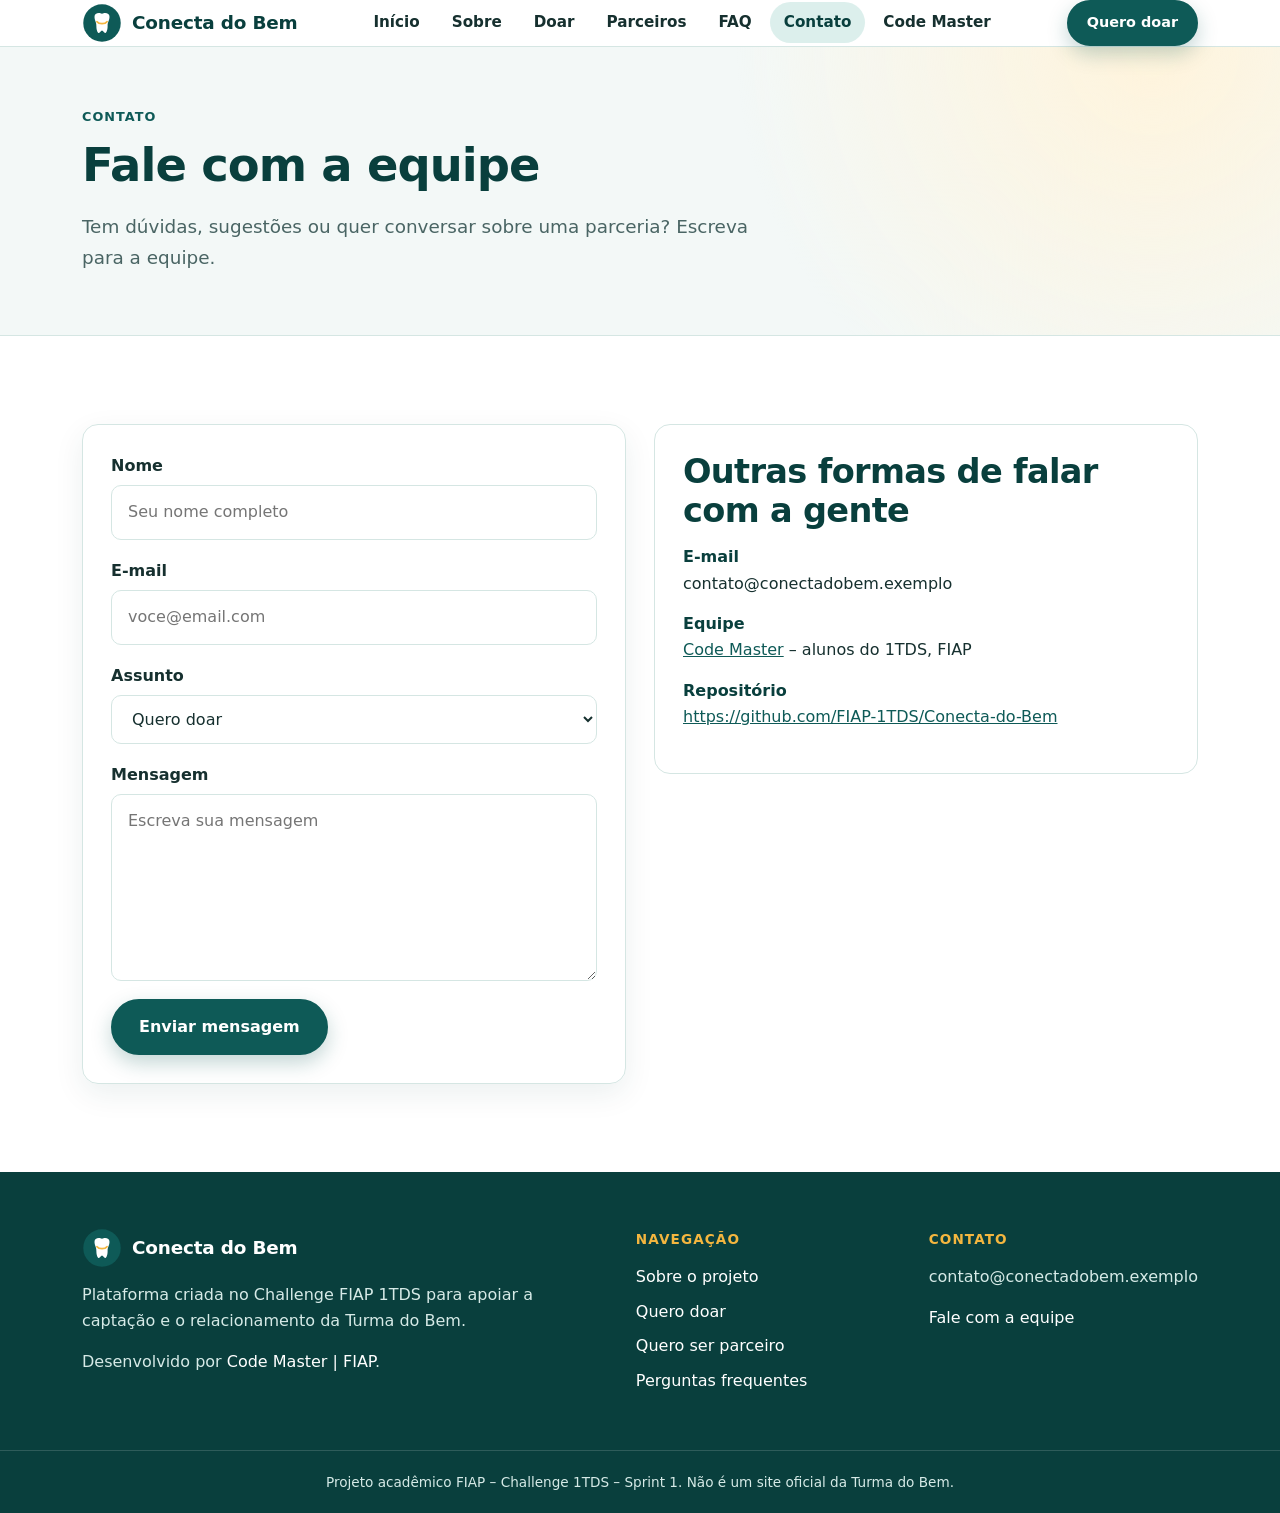
==== commit b96258ff: "corrige links quebrados do menu e dados dos integrantes" ====
--- a/pages/contato.html
+++ b/pages/contato.html
@@ -27,7 +27,6 @@
                     <li><a href="sobre.html">Sobre</a></li>
                     <li><a href="doar.html">Doar</a></li>
                     <li><a href="parceiros.html">Parceiros</a></li>
-                    <li><a href="autoavaliacao.html">Autoavaliação</a></li>
                     <li><a href="faq.html">FAQ</a></li>
                     <li><a href="contato.html" class="ativo" aria-current="page">Contato</a></li>
                     <li><a href="integrantes.html">Code Master</a></li>
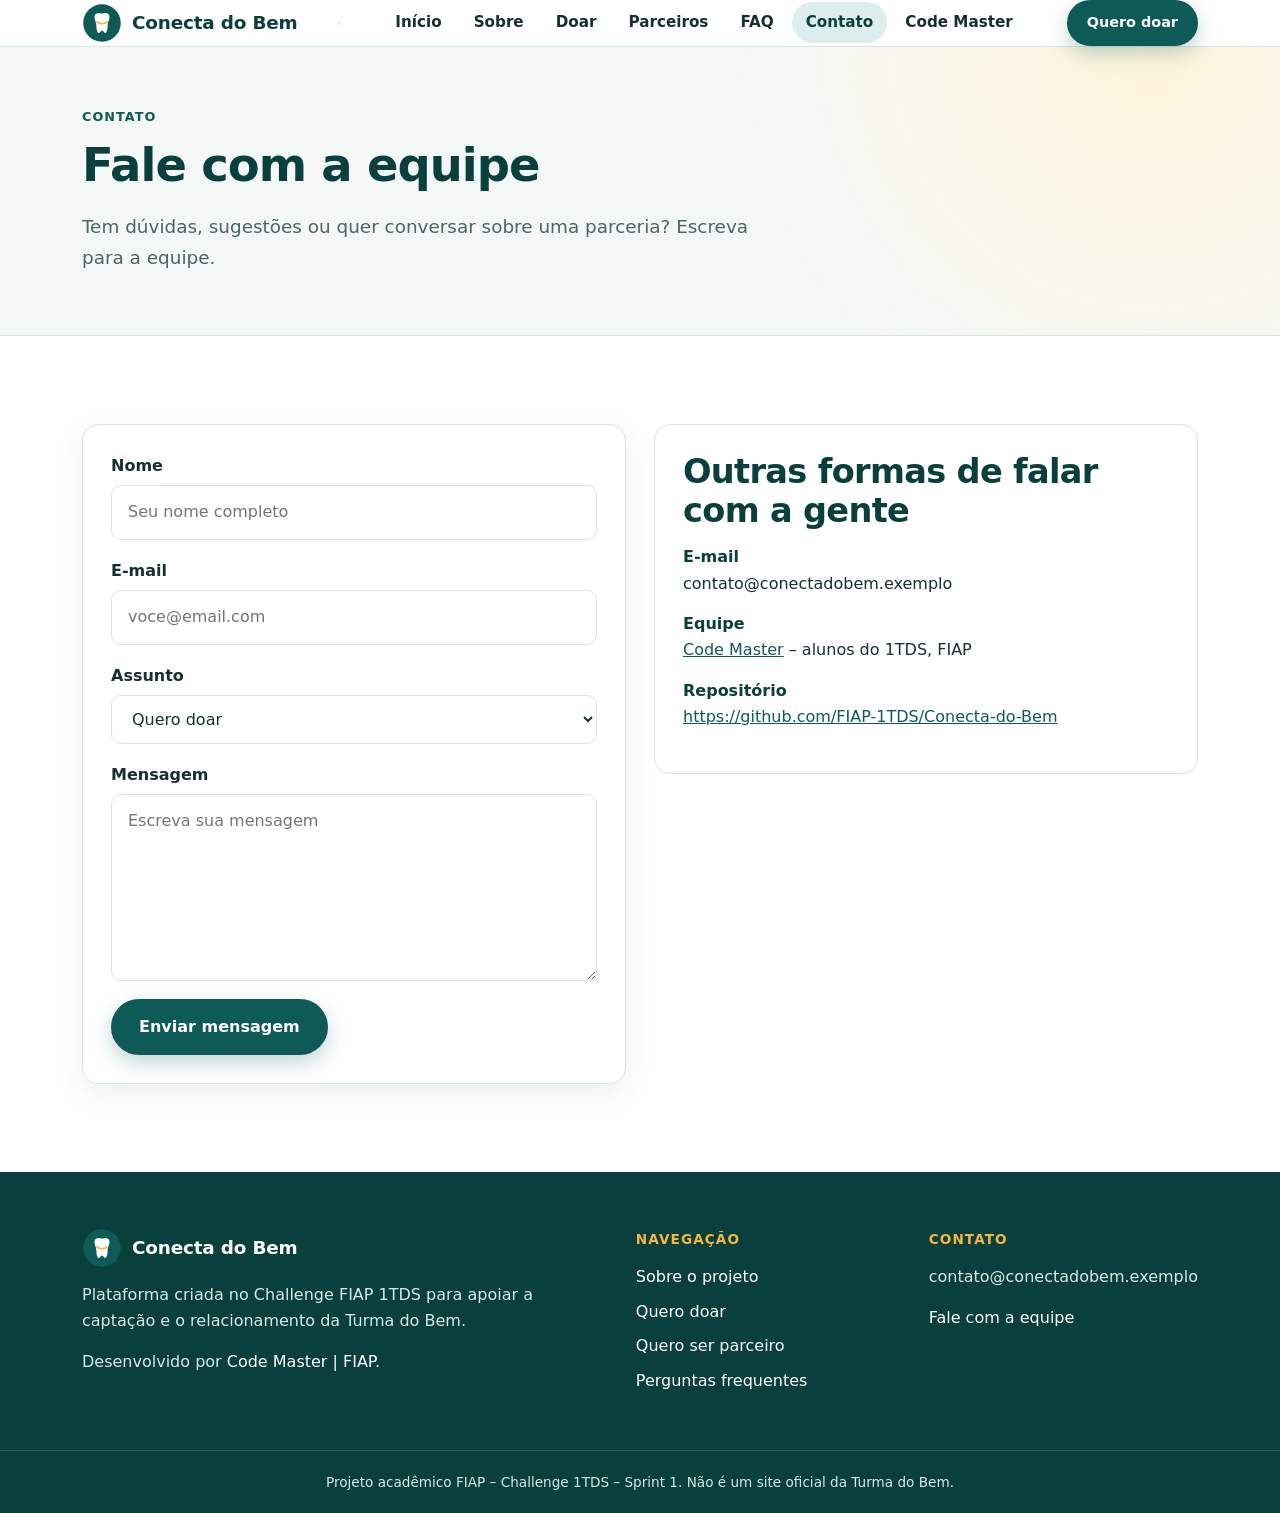
==== commit 1ca57f56: "colocando js" ====
--- a/pages/contato.html
+++ b/pages/contato.html
@@ -9,6 +9,7 @@
     <title>Contato | Conecta do Bem</title>
     <link rel="icon" type="image/svg+xml" href="../img/logo.svg">
     <link rel="stylesheet" href="../css/style.css">
+    <script src="../js/script.js" defer></script>
 </head>
 
 <body>
